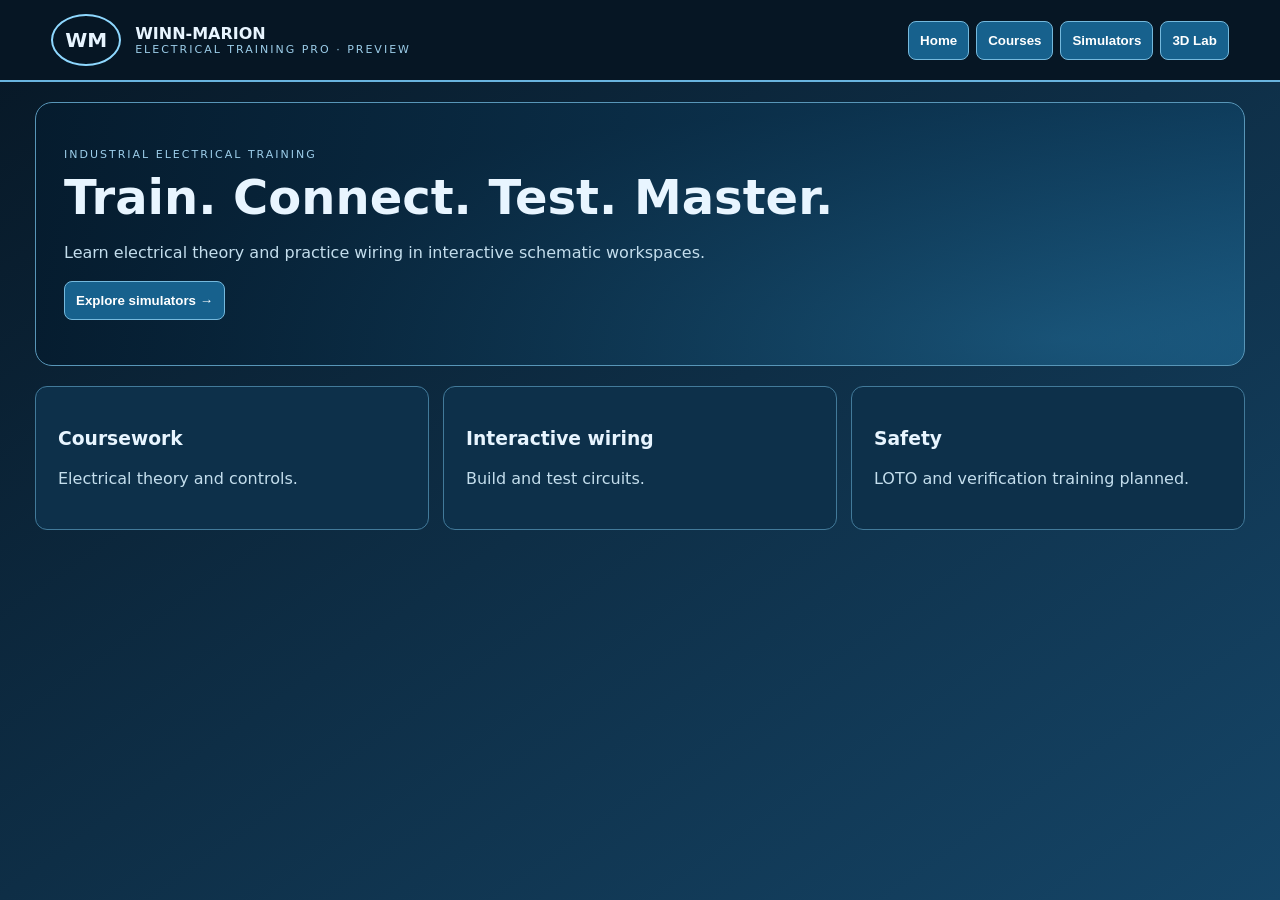
==== index.html @ 1a4c32d0 "Add reference ladder schematic and wiring controls" ====
<!doctype html><html lang="en"><head><meta charset="utf-8"><meta name="viewport" content="width=device-width,initial-scale=1"><title>Winn-Marion Electrical Training Pro</title><link rel="stylesheet" href="styles.css"></head><body><header><div class="logo">WM</div><div><strong>WINN-MARION</strong><small>ELECTRICAL TRAINING PRO · PREVIEW</small></div><nav><button data-view="home">Home</button><button data-view="courses">Courses</button><button data-view="simulators">Simulators</button><button data-view="lab">3D Lab</button></nav></header><main><section id="home" class="view active"><div class="hero"><small>INDUSTRIAL ELECTRICAL TRAINING</small><h1>Train. Connect. Test. Master.</h1><p>Learn electrical theory and practice wiring in interactive schematic workspaces.</p><button data-view="simulators">Explore simulators →</button></div><div class="cards"><article><h3>Coursework</h3><p>Electrical theory and controls.</p></article><article><h3>Interactive wiring</h3><p>Build and test circuits.</p></article><article><h3>Safety</h3><p>LOTO and verification training planned.</p></article></div></section><section id="courses" class="view"><h1>Learning pathways</h1><div class="cards"><article>Electrical fundamentals</article><article>Motor controls</article><article>Transformer connections</article><article>Safety and LOTO</article></div><p>Lesson tracking and employee sign-in are not yet enabled.</p></section><section id="simulators" class="view"><h1>Training simulators</h1><div class="cards"><article><h3>Motor controls</h3><p>Move schematic components and draw terminal connections.</p><button data-view="motor">Open simulator</button></article><article><h3>Transformers</h3><p>Dedicated simulator planned.</p></article><article><h3>LOTO and meter</h3><p>Dedicated simulator planned.</p></article></div></section><section id="motor" class="view"><div class="heading"><h1>Motor control wiring</h1><button data-view="simulators">← Back</button></div><div class="reference"><div class="heading"><strong>Reference schematic — 3-wire START/STOP control</strong><button id="referenceToggle" type="button">Hide reference</button></div><div id="referenceBody"><svg viewBox="0 0 740 205" role="img" aria-label="Reference ladder: L1 through normally closed STOP, normally open START with auxiliary seal-in contact in parallel, contactor coil M, and L2"><g stroke="#163c55" stroke-width="3" fill="none"><path d="M45 35V172 M690 35V172 M45 70H140 M185 70H245 M295 70H485 M535 70H690 M215 70V140H245 M295 70V140H485 M295 140H485"/></g><g stroke="#163c55" stroke-width="3"><path d="M140 55V85 M185 55V85 M134 90L190 50 M245 55V85 M295 55V85 M245 125V155 M295 125V155" fill="none"/><path d="M485 45Q460 70 485 95 M535 45Q560 70 535 95" fill="none"/></g><g fill="#123d58" font-size="16" font-family="Arial"><text x="26" y="25">L1</text><text x="675" y="25">L2</text><text x="139" y="40">STOP NC</text><text x="242" y="40">START NO</text><text x="243" y="116">M AUX NO</text><text x="488" y="32">M COIL</text><text x="24" y="195">Control supply</text></g></svg><p class="note">Goal: L1 → STOP (NC) → START (NO) → M coil → L2, with M AUX (NO) wired around START for seal-in. Use the reference to build your own wiring below. Source rails are simulated only.</p></div></div><div class="controls"><button data-add="stop">+ Stop NC</button><button data-add="start">+ Start NO</button><button data-add="coil">+ Coil</button><button data-add="aux">+ M AUX NO</button><button id="undo">Undo</button><button id="reset">Clear wires</button><button id="fit">Fit view</button><button id="zoomIn">Zoom +</button><button id="zoomOut">Zoom −</button><button id="test">Test</button></div><div class="board"><svg id="schematic" viewBox="0 0 900 480" aria-label="Motor control schematic"></svg></div><div id="feedback" role="status">Touch a terminal and drag a wire to another terminal, or tap two terminals. Use L1 and L2 as the control supply.</div><p class="note">Training-only simulation. Simplified circuit testing; not suitable for field wiring or live equipment procedures.</p></section><section id="lab" class="view"><h1>3D equipment lab</h1><article>Browser-native Three.js room is planned as a separate module. Not yet implemented.</article></section></main><script src="simulator.js" defer></script></body></html>
---- styles.css ----
:root{font-family:system-ui,Arial;color:#e8f5ff;background:#071b2b}*{box-sizing:border-box}body{margin:0;background:linear-gradient(145deg,#071725,#154567);min-height:100vh}header{display:flex;align-items:center;gap:14px;padding:14px 4%;background:#061624;border-bottom:2px solid #69b4df;position:sticky;top:0;z-index:4}.logo{font-size:20px;font-weight:900;border:2px solid #8ed8ff;border-radius:50%;padding:12px}small{display:block;color:#9ccde9;font-size:11px;letter-spacing:2px}nav{margin-left:auto;display:flex;gap:7px}button{background:#17618d;color:white;border:1px solid #75b9dd;border-radius:8px;padding:11px;cursor:pointer;font-weight:650}button:hover{background:#2386b9}main{max-width:1250px;margin:auto;padding:20px}.view{display:none}.view.active{display:block}.hero{padding:45px 28px;border-radius:17px;border:1px solid #5896b8;background:linear-gradient(100deg,#051b2df0,#124d73a0),radial-gradient(at 85% 90%,#2c759e,#0a253c 70%)}h1{font-size:clamp(28px,5vw,48px);margin:8px 0 14px}p{color:#c4deed;line-height:1.5}.cards{display:grid;grid-template-columns:repeat(auto-fit,minmax(220px,1fr));gap:14px;margin-top:20px}article{background:#0d304a;border:1px solid #427a9a;border-radius:12px;padding:22px}.heading,.controls{display:flex;align-items:center;justify-content:space-between;gap:8px;flex-wrap:wrap}.controls{justify-content:flex-start;margin:14px 0}.board{border-radius:12px;overflow:hidden;background:#f1f6f9;touch-action:none}.board svg{width:100%;height:min(62vh,520px);display:block;touch-action:none}#feedback{margin-top:12px;padding:14px;border-radius:9px;background:#0b3855}.note{font-size:13px}.terminal{cursor:crosshair}.device{cursor:grab}.wire{stroke:#d87e23;stroke-width:5;fill:none;stroke-linecap:round;pointer-events:stroke;cursor:pointer}@media(max-width:720px){header{flex-wrap:wrap}nav{width:100%;margin:0;overflow-x:auto}nav button{white-space:nowrap}main{padding:12px}.hero{padding:26px 17px}.controls{flex-wrap:nowrap;overflow-x:auto}.controls button{flex:none}.board svg{height:62vh}}
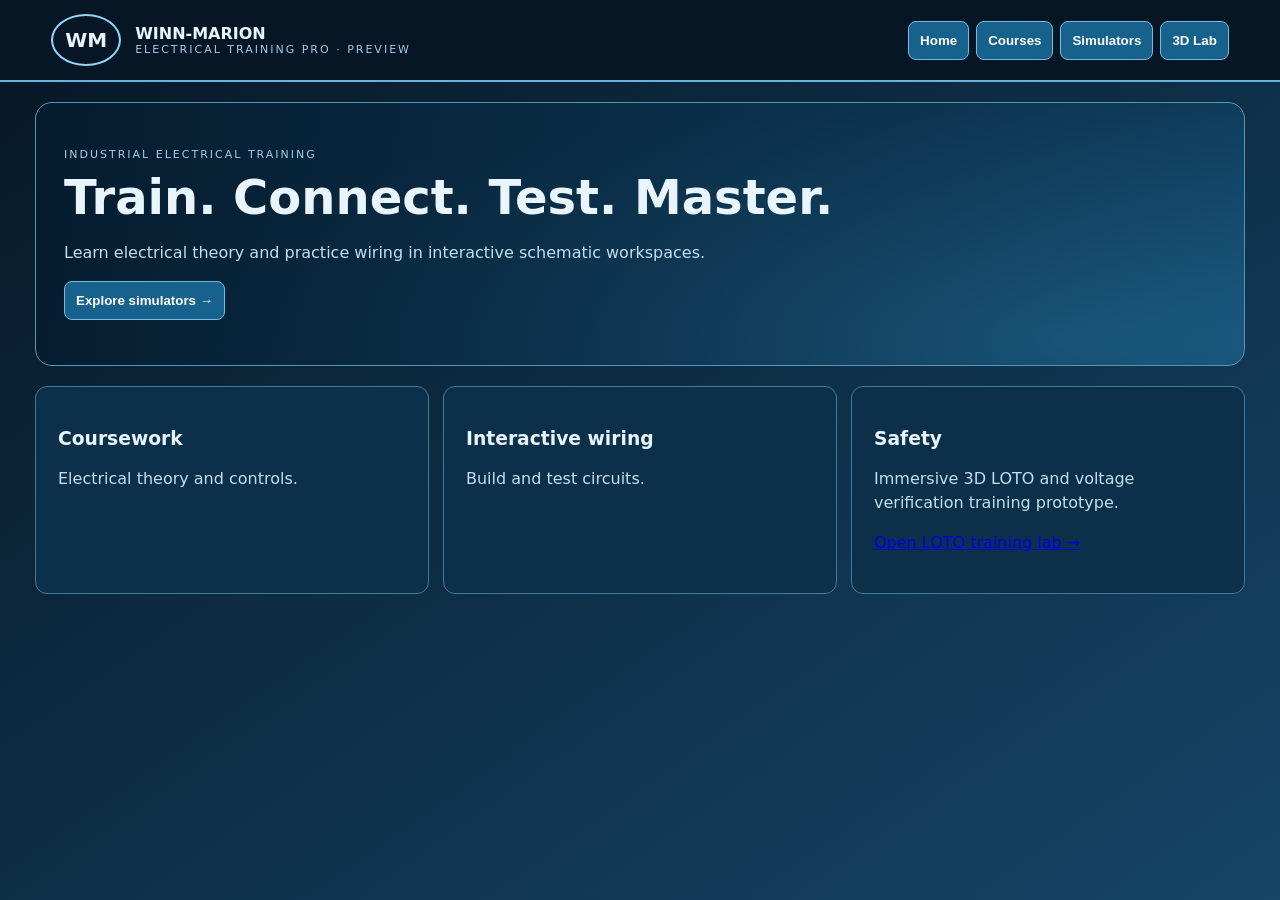
==== commit 2a2a8df6: "Integrate immersive LOTO lab into home, learning pathways, simulators and 3D lab" ====
--- a/index.html
+++ b/index.html
@@ -1 +1 @@
-<!doctype html><html lang="en"><head><meta charset="utf-8"><meta name="viewport" content="width=device-width,initial-scale=1"><title>Winn-Marion Electrical Training Pro</title><link rel="stylesheet" href="styles.css"></head><body><header><div class="logo">WM</div><div><strong>WINN-MARION</strong><small>ELECTRICAL TRAINING PRO · PREVIEW</small></div><nav><button data-view="home">Home</button><button data-view="courses">Courses</button><button data-view="simulators">Simulators</button><button data-view="lab">3D Lab</button></nav></header><main><section id="home" class="view active"><div class="hero"><small>INDUSTRIAL ELECTRICAL TRAINING</small><h1>Train. Connect. Test. Master.</h1><p>Learn electrical theory and practice wiring in interactive schematic workspaces.</p><button data-view="simulators">Explore simulators →</button></div><div class="cards"><article><h3>Coursework</h3><p>Electrical theory and controls.</p></article><article><h3>Interactive wiring</h3><p>Build and test circuits.</p></article><article><h3>Safety</h3><p>LOTO and verification training planned.</p></article></div></section><section id="courses" class="view"><h1>Learning pathways</h1><div class="cards"><article>Electrical fundamentals</article><article>Motor controls</article><article>Transformer connections</article><article>Safety and LOTO</article></div><p>Lesson tracking and employee sign-in are not yet enabled.</p></section><section id="simulators" class="view"><h1>Training simulators</h1><div class="cards"><article><h3>Motor controls</h3><p>Move schematic components and draw terminal connections.</p><button data-view="motor">Open simulator</button></article><article><h3>Transformers</h3><p>Dedicated simulator planned.</p></article><article><h3>LOTO and meter</h3><p>Dedicated simulator planned.</p></article></div></section><section id="motor" class="view"><div class="heading"><h1>Motor control wiring</h1><button data-view="simulators">← Back</button></div><div class="reference"><div class="heading"><strong>Reference schematic — 3-wire START/STOP control</strong><button id="referenceToggle" type="button">Hide reference</button></div><div id="referenceBody"><svg viewBox="0 0 740 205" role="img" aria-label="Reference ladder: L1 through normally closed STOP, normally open START with auxiliary seal-in contact in parallel, contactor coil M, and L2"><g stroke="#163c55" stroke-width="3" fill="none"><path d="M45 35V172 M690 35V172 M45 70H140 M185 70H245 M295 70H485 M535 70H690 M215 70V140H245 M295 70V140H485 M295 140H485"/></g><g stroke="#163c55" stroke-width="3"><path d="M140 55V85 M185 55V85 M134 90L190 50 M245 55V85 M295 55V85 M245 125V155 M295 125V155" fill="none"/><path d="M485 45Q460 70 485 95 M535 45Q560 70 535 95" fill="none"/></g><g fill="#123d58" font-size="16" font-family="Arial"><text x="26" y="25">L1</text><text x="675" y="25">L2</text><text x="139" y="40">STOP NC</text><text x="242" y="40">START NO</text><text x="243" y="116">M AUX NO</text><text x="488" y="32">M COIL</text><text x="24" y="195">Control supply</text></g></svg><p class="note">Goal: L1 → STOP (NC) → START (NO) → M coil → L2, with M AUX (NO) wired around START for seal-in. Use the reference to build your own wiring below. Source rails are simulated only.</p></div></div><div class="controls"><button data-add="stop">+ Stop NC</button><button data-add="start">+ Start NO</button><button data-add="coil">+ Coil</button><button data-add="aux">+ M AUX NO</button><button id="undo">Undo</button><button id="reset">Clear wires</button><button id="fit">Fit view</button><button id="zoomIn">Zoom +</button><button id="zoomOut">Zoom −</button><button id="test">Test</button></div><div class="board"><svg id="schematic" viewBox="0 0 900 480" aria-label="Motor control schematic"></svg></div><div id="feedback" role="status">Touch a terminal and drag a wire to another terminal, or tap two terminals. Use L1 and L2 as the control supply.</div><p class="note">Training-only simulation. Simplified circuit testing; not suitable for field wiring or live equipment procedures.</p></section><section id="lab" class="view"><h1>3D equipment lab</h1><article>Browser-native Three.js room is planned as a separate module. Not yet implemented.</article></section></main><script src="simulator.js" defer></script></body></html>+<!doctype html><html lang="en"><head><meta charset="utf-8"><meta name="viewport" content="width=device-width,initial-scale=1"><title>Winn-Marion Electrical Training Pro</title><link rel="stylesheet" href="styles.css"></head><body><header><div class="logo">WM</div><div><strong>WINN-MARION</strong><small>ELECTRICAL TRAINING PRO · PREVIEW</small></div><nav><button data-view="home">Home</button><button data-view="courses">Courses</button><button data-view="simulators">Simulators</button><button data-view="lab">3D Lab</button></nav></header><main><section id="home" class="view active"><div class="hero"><small>INDUSTRIAL ELECTRICAL TRAINING</small><h1>Train. Connect. Test. Master.</h1><p>Learn electrical theory and practice wiring in interactive schematic workspaces.</p><button data-view="simulators">Explore simulators →</button></div><div class="cards"><article><h3>Coursework</h3><p>Electrical theory and controls.</p></article><article><h3>Interactive wiring</h3><p>Build and test circuits.</p></article><article><h3>Safety</h3><p>Immersive 3D LOTO and voltage verification training prototype.</p><p><a href="/vr-loto.html">Open LOTO training lab →</a></p></article></div></section><section id="courses" class="view"><h1>Learning pathways</h1><div class="cards"><article>Electrical fundamentals</article><article>Motor controls</article><article>Transformer connections</article><article>Safety and LOTO <p><a href="/vr-loto.html">Launch immersive LOTO practical →</a></p></article></div><p>Lesson tracking and employee sign-in are not yet enabled.</p></section><section id="simulators" class="view"><h1>Training simulators</h1><div class="cards"><article><h3>Motor controls</h3><p>Move schematic components and draw terminal connections.</p><button data-view="motor">Open simulator</button></article><article><h3>Transformers</h3><p>Dedicated simulator planned.</p></article><article><h3>LOTO and meter</h3><p>Dedicated 3D cabinet, isolation workflow and meter practice prototype.</p><a href="/vr-loto.html">Open immersive LOTO simulator →</a></article></div></section><section id="motor" class="view"><div class="heading"><h1>Motor control wiring</h1><button data-view="simulators">← Back</button></div><div class="reference"><div class="heading"><strong>Guided help — earned through troubleshooting</strong><button id="referenceToggle" type="button" hidden>Show hint</button></div><p id="attemptStatus" class="note">Test your circuit to receive targeted troubleshooting hints. The completed drawing stays hidden.</p><div id="referenceBody" hidden><p id="hintBody" class="note"></p></div></div><div class="modebar" role="group" aria-label="Schematic interaction mode"><strong>Tool:</strong><button type="button" data-mode="wire" aria-pressed="false">✏️ Draw wires</button><button type="button" data-mode="pan" aria-pressed="false">✋ Move screen</button><button type="button" data-mode="device" aria-pressed="false">↔ Move devices</button></div><div class="controls"><button data-add="stop">+ Stop NC</button><button data-add="start">+ Start NO</button><button data-add="coil">+ Coil</button><button data-add="aux">+ M AUX NO</button><button id="saveCircuit">Save circuit</button><button id="loadCircuit">Load circuit</button><button id="deleteWire" aria-pressed="false">🗑 Delete wire</button><button id="undo">Undo</button><button id="reset">Clear wires</button><button id="fit">Fit view</button><button id="zoomIn">Zoom +</button><button id="zoomOut">Zoom −</button><button id="test">Test</button></div><div class="board"><svg id="schematic" viewBox="0 0 900 480" aria-label="Motor control schematic"></svg></div><div id="feedback" role="status">DRAW mode: drag from a terminal to another terminal. Select MOVE SCREEN to pan or MOVE DEVICES to rearrange symbols.</div><p class="note">Training-only simulation. Simplified circuit testing; not suitable for field wiring or live equipment procedures.</p></section><section id="lab" class="view"><h1>3D equipment lab</h1><article><h3>Immersive LOTO training</h3><p>Walk around an industrial control cabinet, open its door, practice lockout/tagout and learn voltage verification. Touch orbit, pinch zoom and two-finger pan supported on mobile.</p><a href="/vr-loto.html">Enter the LOTO lab →</a></article><p class="note">Prototype equipment geometry and simplified training workflow; realistic equipment models and qualified-instructor validation are next.</p></section></main><script src="simulator.js" defer></script></body></html>
--- a/styles.css
+++ b/styles.css
@@ -1 +1,8 @@
-:root{font-family:system-ui,Arial;color:#e8f5ff;background:#071b2b}*{box-sizing:border-box}body{margin:0;background:linear-gradient(145deg,#071725,#154567);min-height:100vh}header{display:flex;align-items:center;gap:14px;padding:14px 4%;background:#061624;border-bottom:2px solid #69b4df;position:sticky;top:0;z-index:4}.logo{font-size:20px;font-weight:900;border:2px solid #8ed8ff;border-radius:50%;padding:12px}small{display:block;color:#9ccde9;font-size:11px;letter-spacing:2px}nav{margin-left:auto;display:flex;gap:7px}button{background:#17618d;color:white;border:1px solid #75b9dd;border-radius:8px;padding:11px;cursor:pointer;font-weight:650}button:hover{background:#2386b9}main{max-width:1250px;margin:auto;padding:20px}.view{display:none}.view.active{display:block}.hero{padding:45px 28px;border-radius:17px;border:1px solid #5896b8;background:linear-gradient(100deg,#051b2df0,#124d73a0),radial-gradient(at 85% 90%,#2c759e,#0a253c 70%)}h1{font-size:clamp(28px,5vw,48px);margin:8px 0 14px}p{color:#c4deed;line-height:1.5}.cards{display:grid;grid-template-columns:repeat(auto-fit,minmax(220px,1fr));gap:14px;margin-top:20px}article{background:#0d304a;border:1px solid #427a9a;border-radius:12px;padding:22px}.heading,.controls{display:flex;align-items:center;justify-content:space-between;gap:8px;flex-wrap:wrap}.controls{justify-content:flex-start;margin:14px 0}.board{border-radius:12px;overflow:hidden;background:#f1f6f9;touch-action:none}.board svg{width:100%;height:min(62vh,520px);display:block;touch-action:none}#feedback{margin-top:12px;padding:14px;border-radius:9px;background:#0b3855}.note{font-size:13px}.terminal{cursor:crosshair}.device{cursor:grab}.wire{stroke:#d87e23;stroke-width:5;fill:none;stroke-linecap:round;pointer-events:stroke;cursor:pointer}@media(max-width:720px){header{flex-wrap:wrap}nav{width:100%;margin:0;overflow-x:auto}nav button{white-space:nowrap}main{padding:12px}.hero{padding:26px 17px}.controls{flex-wrap:nowrap;overflow-x:auto}.controls button{flex:none}.board svg{height:62vh}}+:root{font-family:system-ui,Arial;color:#e8f5ff;background:#071b2b}*{box-sizing:border-box}body{margin:0;background:linear-gradient(145deg,#071725,#154567);min-height:100vh}header{display:flex;align-items:center;gap:14px;padding:14px 4%;background:#061624;border-bottom:2px solid #69b4df;position:sticky;top:0;z-index:4}.logo{font-size:20px;font-weight:900;border:2px solid #8ed8ff;border-radius:50%;padding:12px}small{display:block;color:#9ccde9;font-size:11px;letter-spacing:2px}nav{margin-left:auto;display:flex;gap:7px}button{background:#17618d;color:white;border:1px solid #75b9dd;border-radius:8px;padding:11px;cursor:pointer;font-weight:650}button:hover{background:#2386b9}main{max-width:1250px;margin:auto;padding:20px}.view{display:none}.view.active{display:block}.hero{padding:45px 28px;border-radius:17px;border:1px solid #5896b8;background:linear-gradient(100deg,#051b2df0,#124d73a0),radial-gradient(at 85% 90%,#2c759e,#0a253c 70%)}h1{font-size:clamp(28px,5vw,48px);margin:8px 0 14px}p{color:#c4deed;line-height:1.5}.cards{display:grid;grid-template-columns:repeat(auto-fit,minmax(220px,1fr));gap:14px;margin-top:20px}article{background:#0d304a;border:1px solid #427a9a;border-radius:12px;padding:22px}.heading,.controls{display:flex;align-items:center;justify-content:space-between;gap:8px;flex-wrap:wrap}.controls{justify-content:flex-start;margin:14px 0}.board{border-radius:12px;overflow:hidden;background:#f1f6f9;touch-action:none}.board svg{width:100%;height:min(62vh,520px);display:block;touch-action:none}#feedback{margin-top:12px;padding:14px;border-radius:9px;background:#0b3855}.note{font-size:13px}.terminal{cursor:crosshair}.device{cursor:grab}.wire{stroke:#d87e23;stroke-width:5;fill:none;stroke-linecap:round;pointer-events:stroke;cursor:pointer}@media(max-width:720px){header{flex-wrap:wrap}nav{width:100%;margin:0;overflow-x:auto}nav button{white-space:nowrap}main{padding:12px}.hero{padding:26px 17px}.controls{flex-wrap:nowrap;overflow-x:auto}.controls button{flex:none}.board svg{height:62vh}}
+.reference{background:#e8f3f9;color:#143e57;border:2px solid #77b6d7;border-radius:12px;padding:12px;margin:14px 0}.reference .heading{gap:12px}.reference svg{display:block;width:100%;max-height:190px;background:white;border-radius:9px;margin:10px 0}.reference .note{color:#264d63;margin:8px 0}.reference button{font-size:13px;padding:8px 10px}.reference [hidden]{display:none}.wire{stroke-width:7}.terminal{touch-action:none}.board{overscroll-behavior:contain}@media(max-width:720px){.reference svg{min-height:120px}.reference{padding:9px}.reference .heading{align-items:flex-start}.board svg{height:58vh}}
+
+.modebar{display:flex;align-items:center;gap:8px;flex-wrap:wrap;padding:12px;background:#09263c;border:1px solid #65a5cb;border-radius:12px;margin:14px 0}.modebar strong{margin-right:6px}.modebar button{background:#123d5d;border-color:#5e9cbd;min-height:44px}.modebar button[aria-pressed="true"]{background:#f4b03e;color:#132c3b;border-color:#ffe09a;box-shadow:0 0 0 2px #fff6}@media(max-width:720px){.modebar{gap:6px;padding:9px}.modebar strong{width:100%}.modebar button{flex:1;font-size:12px;padding:11px 5px}}
+
+#deleteWire[aria-pressed="true"]{background:#b74b2b;border-color:#ffc29e;color:white}#referenceToggle[hidden]{display:none}#attemptStatus{font-weight:650}
+
+.wire-hit{stroke:transparent;stroke-width:30;fill:none;stroke-linecap:round;pointer-events:stroke;cursor:pointer}#deleteWire[aria-pressed="true"]{outline:3px solid #ffd0a7;outline-offset:2px}#referenceBody>div[hidden]{display:none}
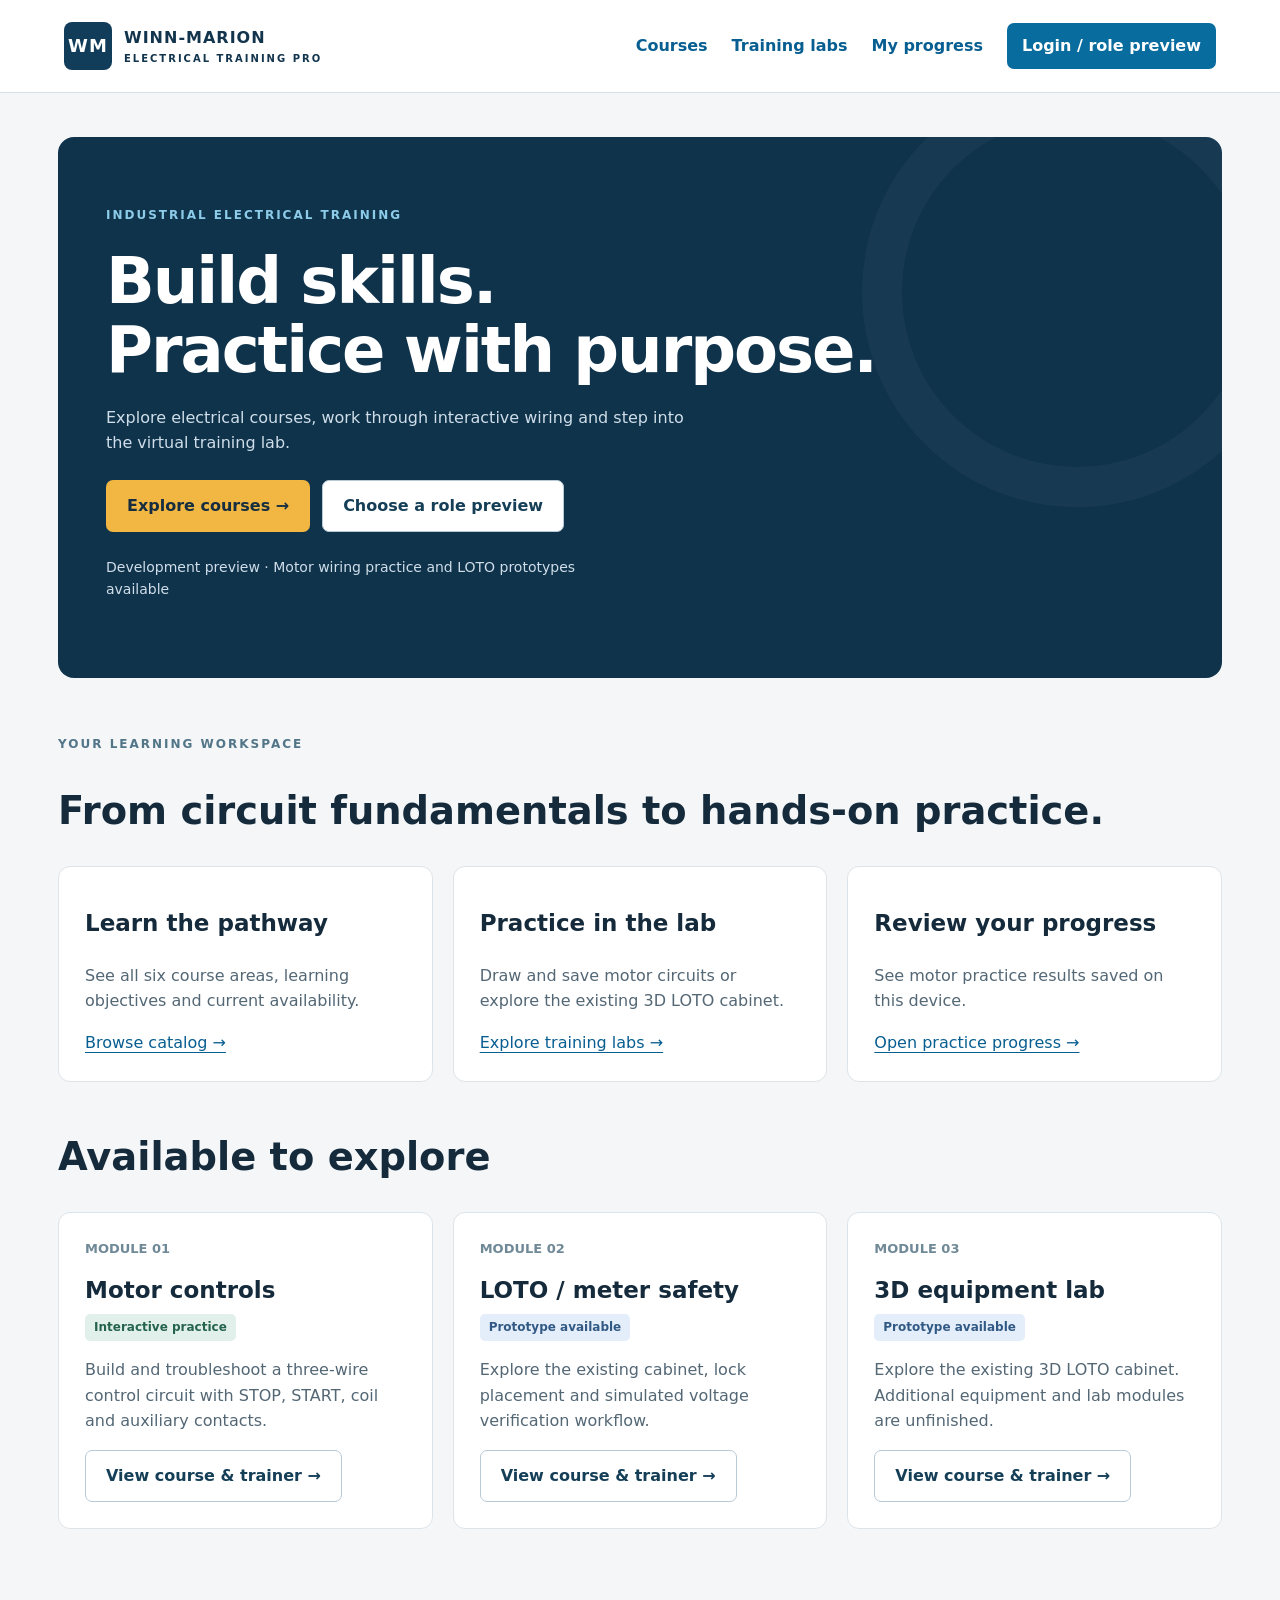
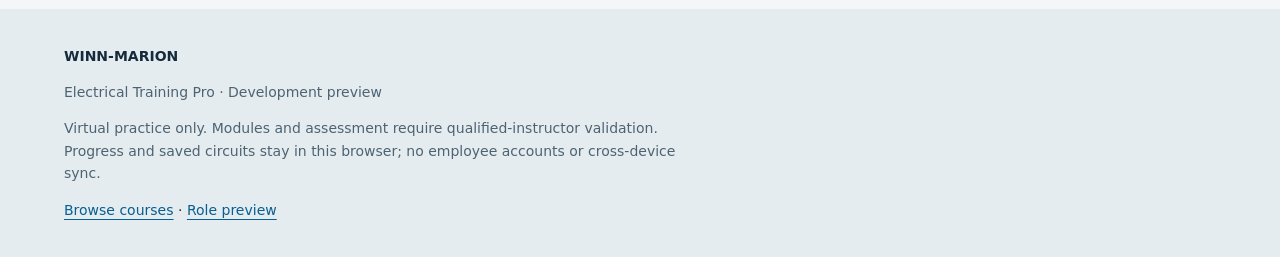
==== commit fbd3933c: "Add training portal, course and trainer routes, and honest role previews" ====
--- a/index.html
+++ b/index.html
@@ -1 +1,3 @@
-<!doctype html><html lang="en"><head><meta charset="utf-8"><meta name="viewport" content="width=device-width,initial-scale=1"><title>Winn-Marion Electrical Training Pro</title><link rel="stylesheet" href="styles.css"></head><body><header><div class="logo">WM</div><div><strong>WINN-MARION</strong><small>ELECTRICAL TRAINING PRO · PREVIEW</small></div><nav><button data-view="home">Home</button><button data-view="courses">Courses</button><button data-view="simulators">Simulators</button><button data-view="lab">3D Lab</button></nav></header><main><section id="home" class="view active"><div class="hero"><small>INDUSTRIAL ELECTRICAL TRAINING</small><h1>Train. Connect. Test. Master.</h1><p>Learn electrical theory and practice wiring in interactive schematic workspaces.</p><button data-view="simulators">Explore simulators →</button></div><div class="cards"><article><h3>Coursework</h3><p>Electrical theory and controls.</p></article><article><h3>Interactive wiring</h3><p>Build and test circuits.</p></article><article><h3>Safety</h3><p>Immersive 3D LOTO and voltage verification training prototype.</p><p><a href="/vr-loto.html">Open LOTO training lab →</a></p></article></div></section><section id="courses" class="view"><h1>Learning pathways</h1><div class="cards"><article>Electrical fundamentals</article><article>Motor controls</article><article>Transformer connections</article><article>Safety and LOTO <p><a href="/vr-loto.html">Launch immersive LOTO practical →</a></p></article></div><p>Lesson tracking and employee sign-in are not yet enabled.</p></section><section id="simulators" class="view"><h1>Training simulators</h1><div class="cards"><article><h3>Motor controls</h3><p>Move schematic components and draw terminal connections.</p><button data-view="motor">Open simulator</button></article><article><h3>Transformers</h3><p>Dedicated simulator planned.</p></article><article><h3>LOTO and meter</h3><p>Dedicated 3D cabinet, isolation workflow and meter practice prototype.</p><a href="/vr-loto.html">Open immersive LOTO simulator →</a></article></div></section><section id="motor" class="view"><div class="heading"><h1>Motor control wiring</h1><button data-view="simulators">← Back</button></div><div class="reference"><div class="heading"><strong>Guided help — earned through troubleshooting</strong><button id="referenceToggle" type="button" hidden>Show hint</button></div><p id="attemptStatus" class="note">Test your circuit to receive targeted troubleshooting hints. The completed drawing stays hidden.</p><div id="referenceBody" hidden><p id="hintBody" class="note"></p></div></div><div class="modebar" role="group" aria-label="Schematic interaction mode"><strong>Tool:</strong><button type="button" data-mode="wire" aria-pressed="false">✏️ Draw wires</button><button type="button" data-mode="pan" aria-pressed="false">✋ Move screen</button><button type="button" data-mode="device" aria-pressed="false">↔ Move devices</button></div><div class="controls"><button data-add="stop">+ Stop NC</button><button data-add="start">+ Start NO</button><button data-add="coil">+ Coil</button><button data-add="aux">+ M AUX NO</button><button id="saveCircuit">Save circuit</button><button id="loadCircuit">Load circuit</button><button id="deleteWire" aria-pressed="false">🗑 Delete wire</button><button id="undo">Undo</button><button id="reset">Clear wires</button><button id="fit">Fit view</button><button id="zoomIn">Zoom +</button><button id="zoomOut">Zoom −</button><button id="test">Test</button></div><div class="board"><svg id="schematic" viewBox="0 0 900 480" aria-label="Motor control schematic"></svg></div><div id="feedback" role="status">DRAW mode: drag from a terminal to another terminal. Select MOVE SCREEN to pan or MOVE DEVICES to rearrange symbols.</div><p class="note">Training-only simulation. Simplified circuit testing; not suitable for field wiring or live equipment procedures.</p></section><section id="lab" class="view"><h1>3D equipment lab</h1><article><h3>Immersive LOTO training</h3><p>Walk around an industrial control cabinet, open its door, practice lockout/tagout and learn voltage verification. Touch orbit, pinch zoom and two-finger pan supported on mobile.</p><a href="/vr-loto.html">Enter the LOTO lab →</a></article><p class="note">Prototype equipment geometry and simplified training workflow; realistic equipment models and qualified-instructor validation are next.</p></section></main><script src="simulator.js" defer></script></body></html>+<!doctype html>
+<html lang="en"><head><meta charset="utf-8"><meta name="viewport" content="width=device-width,initial-scale=1"><title>Winn-Marion | Electrical Training Pro</title><link rel="stylesheet" href="portal.css"><script src="portal.js" defer></script></head>
+<body><a class="skip" href="#content">Skip to content</a><header><a class="brand" href="#home"><span class="mark">WM</span><span>WINN-MARION<small>ELECTRICAL TRAINING PRO</small></span></a><nav aria-label="Main navigation"><a href="#catalog">Courses</a><a href="#trainers">Training labs</a><a href="student-progress.html">My progress</a><a class="button small" href="#login">Login / role preview</a></nav></header><main id="content" tabindex="-1"></main><footer><strong>WINN-MARION</strong><p>Electrical Training Pro · Development preview</p><p>Virtual practice only. Modules and assessment require qualified-instructor validation. Progress and saved circuits stay in this browser; no employee accounts or cross-device sync.</p><a href="#catalog">Browse courses</a> · <a href="#login">Role preview</a></footer></body></html>
--- a/portal.css
+++ b/portal.css
@@ -0,0 +1 @@
+*{box-sizing:border-box}html{scroll-behavior:smooth}body{margin:0;background:#f4f6f8;color:#152b3c;font:16px/1.6 system-ui,sans-serif}a{color:#075e91;text-underline-offset:4px}header{background:#fff;display:flex;align-items:center;justify-content:space-between;gap:24px;padding:22px max(5vw,20px);border-bottom:1px solid #d7e0e6}nav{display:flex;align-items:center;gap:24px;flex-wrap:wrap}nav a{text-decoration:none;font-weight:600}.brand{display:flex;gap:12px;align-items:center;text-decoration:none;color:#12344d;font-weight:800;letter-spacing:1px}.brand small{display:block;font-size:10px;letter-spacing:2px}.mark{display:grid;place-items:center;background:#123d5a;color:#fff;width:48px;height:48px;font-size:18px;border-radius:8px}main{max-width:1220px;margin:auto;padding:44px 28px 80px;min-height:65vh}h1{font-size:clamp(2.3rem,5vw,4.5rem);line-height:1.08;letter-spacing:-2px;margin:20px 0}h2{font-size:clamp(1.7rem,3vw,2.4rem);line-height:1.2}h3{line-height:1.3}p{max-width:70ch}.hero{padding:64px 48px;background:#10334c;color:white;border-radius:16px;position:relative;overflow:hidden}.hero:after{content:"";position:absolute;right:-70px;top:-60px;width:350px;height:350px;border:40px solid #ffffff08;border-radius:50%;pointer-events:none}.hero p{color:#cfdee9;max-width:58ch}.eyebrow{font-size:12px;letter-spacing:2px;text-transform:uppercase;font-weight:800;color:#527588}.hero .eyebrow{color:#8ccce9}.actions{display:flex;flex-wrap:wrap;gap:12px;margin:24px 0}.button{display:inline-block;padding:12px 20px;background:#096c9e;border:1px solid transparent;color:white;border-radius:7px;text-decoration:none;font-weight:700;min-height:46px}.hero .button{background:#f1b742;color:#162e40}.button.secondary{background:white;color:#153e57;border-color:#b7cad6}.small{padding:9px 14px}.section{margin-top:52px}.grid{display:grid;grid-template-columns:repeat(3,minmax(0,1fr));gap:20px}.card{background:white;border:1px solid #dce4e9;border-radius:12px;padding:26px;display:flex;flex-direction:column;align-items:flex-start}.card h3{font-size:23px;margin:16px 0 8px}.card p{color:#536775}.card .button{margin-top:auto}.badge{display:inline-block;border-radius:5px;background:#e2f0eb;color:#24634c;padding:4px 9px;font-size:12px;font-weight:800}.badge.pending{background:#fff0d4;color:#7b570e}.badge.prototype{background:#e4eefb;color:#315984}.notice{padding:20px 24px;background:#fff3d9;border-left:4px solid #cb9227;border-radius:6px;margin:24px 0}.split{display:grid;grid-template-columns:1.6fr 1fr;gap:28px}.panel{padding:28px;background:white;border:1px solid #dce4e9;border-radius:12px}li{margin:10px 0}footer{background:#e5ecf0;padding:36px max(5vw,24px);font-size:14px}footer p{color:#4d6371}.skip{position:absolute;top:-100px;background:white;padding:12px;z-index:10}.skip:focus{top:0}:focus-visible{outline:3px solid #db970b;outline-offset:4px}.back{display:inline-block;margin-bottom:20px}.meta{font-size:14px;color:#526a79}.number{font-size:13px;color:#708997;font-weight:800}.role{border-top:4px solid #0b719d}@media(max-width:850px){header{align-items:flex-start;flex-direction:column}.grid{grid-template-columns:repeat(2,minmax(0,1fr))}.split{grid-template-columns:1fr}nav{gap:16px}}@media(max-width:540px){main{padding:24px 18px 48px}.grid{grid-template-columns:1fr}.hero{padding:34px 24px}h1{letter-spacing:-1px}nav{gap:12px;font-size:14px}.card{padding:22px}.actions .button{width:100%;text-align:center}}
